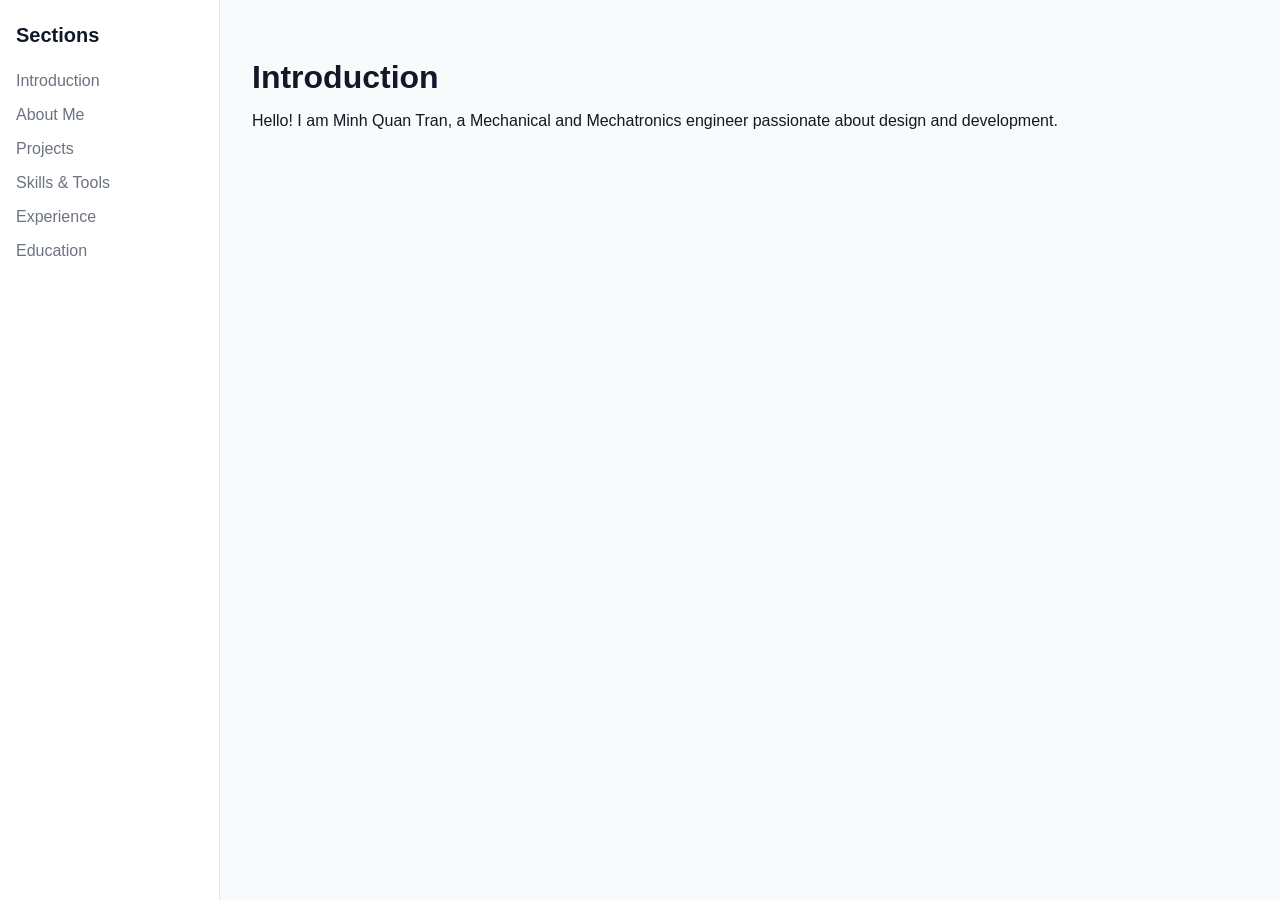
==== index.html @ 67271579 "Initial commit of profile site" ====
<!DOCTYPE html>
<html lang="en">
<head>
  <meta charset="UTF-8">
  <meta name="viewport" content="width=device-width, initial-scale=1.0">
  <title>My Portfolio</title>
  <link rel="stylesheet" href="style.css">
</head>
<body>
  <div class="container">
    <!-- Sidebar -->
    <aside class="sidebar">
      <h2>Sections</h2>
      <nav class="nav-links">
        <a href="#" data-section="introduction">Introduction</a>
        <a href="#" data-section="about">About Me</a>
        <a href="projects.html">Projects</a>
        <a href="skills.html">Skills & Tools</a>
        <a href="experience.html">Experience</a>
        <a href="education.html">Education</a>
      </nav>
    </aside>

    <!-- Main content area -->
    <main class="main-content">
      <section id="introduction" class="section active">
        <h1>Introduction</h1>
        <p>Hello! I am Minh Quan Tran, a Mechanical and Mechatronics engineer passionate about design and development.</p>
      </section>

      <section id="about" class="section">
        <h1>About Me</h1>
        <p>I enjoy working on mechanical and mechatronics projects, exploring automation, and learning new technologies.</p>
      </section>

      <!-- Other sections like Projects, Skills, Experience, Education link to separate pages -->
      <section id="placeholder" class="section">
        <p>Click a section from the sidebar to view its content, or go to its dedicated page.</p>
      </section>
    </main>
  </div>

  <script>
    // Sidebar click handler for dynamic content
    const links = document.querySelectorAll('.nav-links a[data-section]');
    const sections = document.querySelectorAll('.section');

    links.forEach(link => {
      link.addEventListener('click', (e) => {
        e.preventDefault();
        const target = link.dataset.section;

        sections.forEach(sec => {
          if (sec.id === target) {
            sec.classList.add('active');
          } else {
            sec.classList.remove('active');
          }
        });
      });
    });
  </script>
</body>
</html>
---- style.css ----
/* Reset & general */
body {
  margin: 0;
  font-family: Arial, sans-serif;
  background-color: #f9fafb;
  color: #111827;
}

/* Container for sidebar + main content */
.container {
  display: flex;
  min-height: 100vh;
}

/* Sidebar */
.sidebar {
  width: 220px;
  background-color: #ffffff;
  border-right: 1px solid #e5e7eb;
  padding: 1.5rem 1rem;
  box-sizing: border-box;
  position: sticky;
  top: 0;
  height: 100vh;
}

.sidebar h2 {
  margin-top: 0;
  font-size: 1.25rem;
  font-weight: bold;
}

.nav-links {
  display: flex;
  flex-direction: column;
  margin-top: 1rem;
}

.nav-links a {
  text-decoration: none;
  color: #6b7280;
  padding: 0.5rem 0;
  font-weight: 500;
  transition: color 0.2s;
}

.nav-links a:hover,
.nav-links a.active {
  color: #111827;
}

/* Main content */
.main-content {
  flex: 1;
  padding: 2rem;
  overflow-y: auto;
}

/* Sections */
.section {
  display: none;
}

.section.active {
  display: block;
}

.section h1 {
  font-size: 2rem;
  margin-bottom: 1rem;
}

/* Cards (for experience, education, projects) */
.card,
.project-card {
  background-color: #ffffff;
  border: 1px solid #e5e7eb;
  border-radius: 0.5rem;
  padding: 1.5rem;
  margin-bottom: 1.5rem;
  box-sizing: border-box;
  transition: transform 0.2s, box-shadow 0.2s;
}

.card:hover,
.project-card:hover {
  transform: translateY(-5px);
  box-shadow: 0 10px 15px rgba(0,0,0,0.1);
}

.card-header,
.project-card h3 {
  margin-top: 0;
  font-size: 1.25rem;
  margin-bottom: 0.5rem;
}

.card .date {
  font-size: 0.85rem;
  color: #6b7280;
  display: block;
  margin-bottom: 0.25rem;
}

.card .description,
.project-card p {
  font-size: 0.95rem;
  color: #6b7280;
  margin: 0;
}

.project-card a {
  color: #3b82f6;
  text-decoration: none;
}

.project-card a:hover {
  text-decoration: underline;
}

/* Header (top bar above main content) */
.header {
  background: rgba(255, 255, 255, 0.9);
  border-bottom: 1px solid #e5e7eb;
  padding: 1rem;
  position: sticky;
  top: 0;
  z-index: 100;
}

.header .logo {
  font-weight: bold;
  font-size: 1.2rem;
  text-decoration: none;
  color: #111827;
}

.nav {
  display: flex;
  gap: 1rem;
}

.nav a {
  text-decoration: none;
  color: #6b7280;
  font-weight: 500;
  transition: color 0.2s ease;
}

.nav a:hover {
  color: #111827;
}

/* Loader */
.loader {
  display: flex;
  flex-direction: column;
  align-items: center;
  margin-top: 2rem;
}

.loader-icon {
  width: 50px;
  height: 50px;
  stroke: #6b7280;
  fill: none;
  stroke-width: 2;
  animation: spin 1s linear infinite;
}

@keyframes spin {
  from { transform: rotate(0deg); }
  to { transform: rotate(360deg); }
}

/* Footer */
.footer {
  background-color: rgba(255, 255, 255, 0.95);
  border-top: 1px solid #e5e7eb;
  padding: 1rem 0;
  text-align: center;
  font-size: 0.9rem;
  color: #6b7280;
}

.footer a {
  color: #3b82f6;
  text-decoration: none;
}

.footer a:hover {
  text-decoration: underline;
}

.video-container {
  position: relative;
  width: 100%;
  max-width: 700px;
  margin-top: 1rem;
  border-radius: 0.5rem;
  overflow: hidden;
}

.video-container iframe {
  width: 100%;
  height: 400px;
  border: none;
}

/* Comparison table styles */
.comparison-table {
  width: 100%;
  border-collapse: collapse;
  margin: 1rem 0;
  font-size: 0.9rem;
}

.comparison-table th,
.comparison-table td {
  border: 1px solid #e5e7eb;
  padding: 0.75rem;
  text-align: left;
}

.comparison-table th {
  background-color: #f9fafb;
  font-weight: 600;
  color: #111827;
}

.comparison-table td {
  color: #6b7280;
}

.comparison-table tr:nth-child(even) {
  background-color: #f9fafb;
}

.comparison-table tr:hover {
  background-color: #f3f4f6;
}
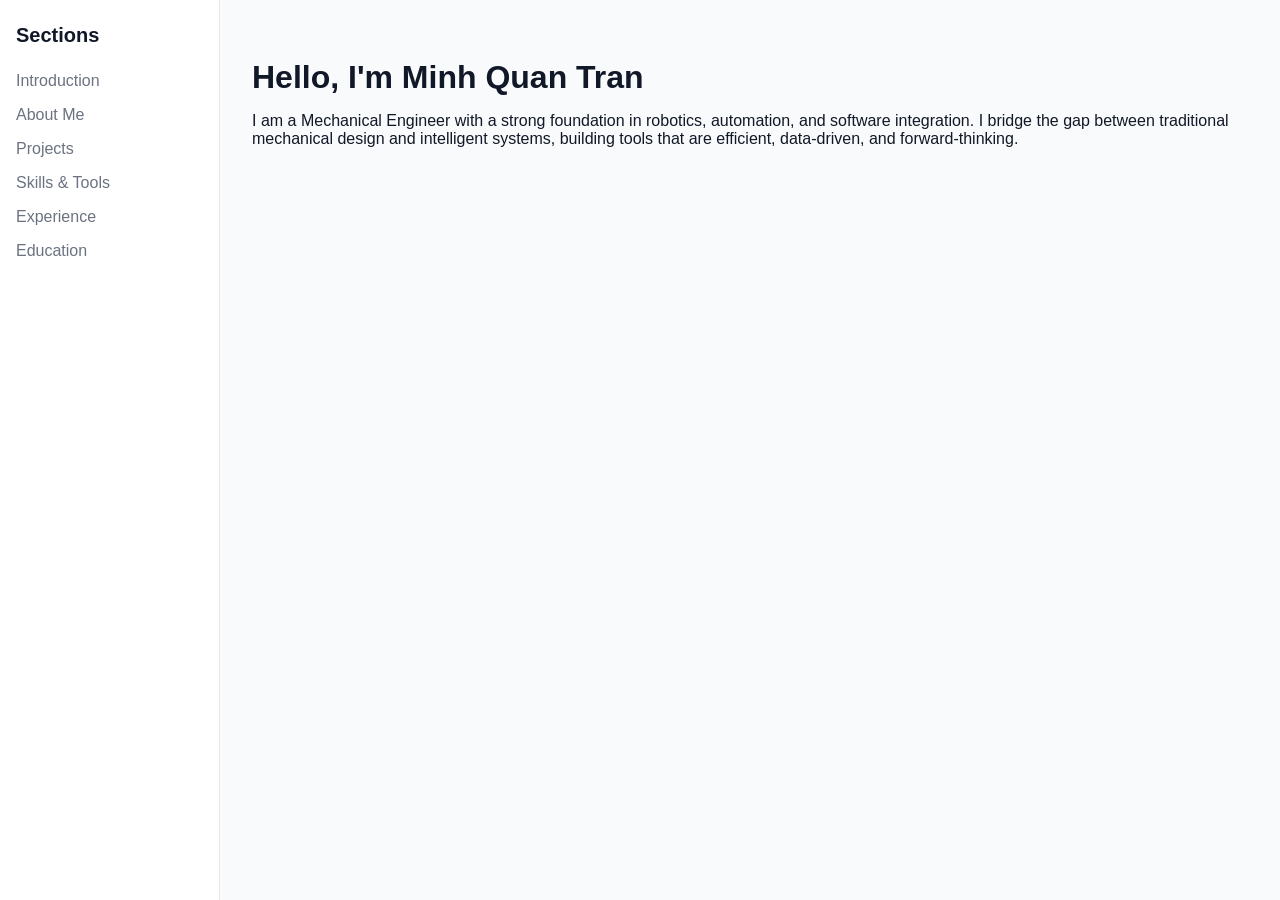
==== commit 8e07f551: "update intro and about section ver1" ====
--- a/index.html
+++ b/index.html
@@ -24,14 +24,27 @@
     <!-- Main content area -->
     <main class="main-content">
       <section id="introduction" class="section active">
-        <h1>Introduction</h1>
-        <p>Hello! I am Minh Quan Tran, a Mechanical and Mechatronics engineer passionate about design and development.</p>
+      <h1>Hello, I'm Minh Quan Tran</h1>
+      <p>
+        I am a Mechanical Engineer with a strong foundation in robotics, automation, and software integration. 
+        I bridge the gap between traditional mechanical design and intelligent systems, building tools that are efficient, 
+        data-driven, and forward-thinking. 
+      </p>
       </section>
 
       <section id="about" class="section">
-        <h1>About Me</h1>
-        <p>I enjoy working on mechanical and mechatronics projects, exploring automation, and learning new technologies.</p>
-      </section>
+      <h1>About Me</h1>
+      <p>
+        As an engineering graduate, my expertise lies at the intersection of mechanical systems and modern programming. 
+        I thrive on solving complex problems, whether that involves designing hardware, writing code for autonomous systems, 
+        or deploying computational simulations. 
+      </p>
+      <p>
+        Beyond my core engineering work, I am passionate about collaborative learning. I actively run a study group focused on 
+        artificial intelligence, where we explore how machine learning can be applied to real-world physical systems. 
+        I am always eager to take on new challenges, learn emerging technologies, and push the boundaries of automation.
+      </p>
+    </section>
 
       <!-- Other sections like Projects, Skills, Experience, Education link to separate pages -->
       <section id="placeholder" class="section">
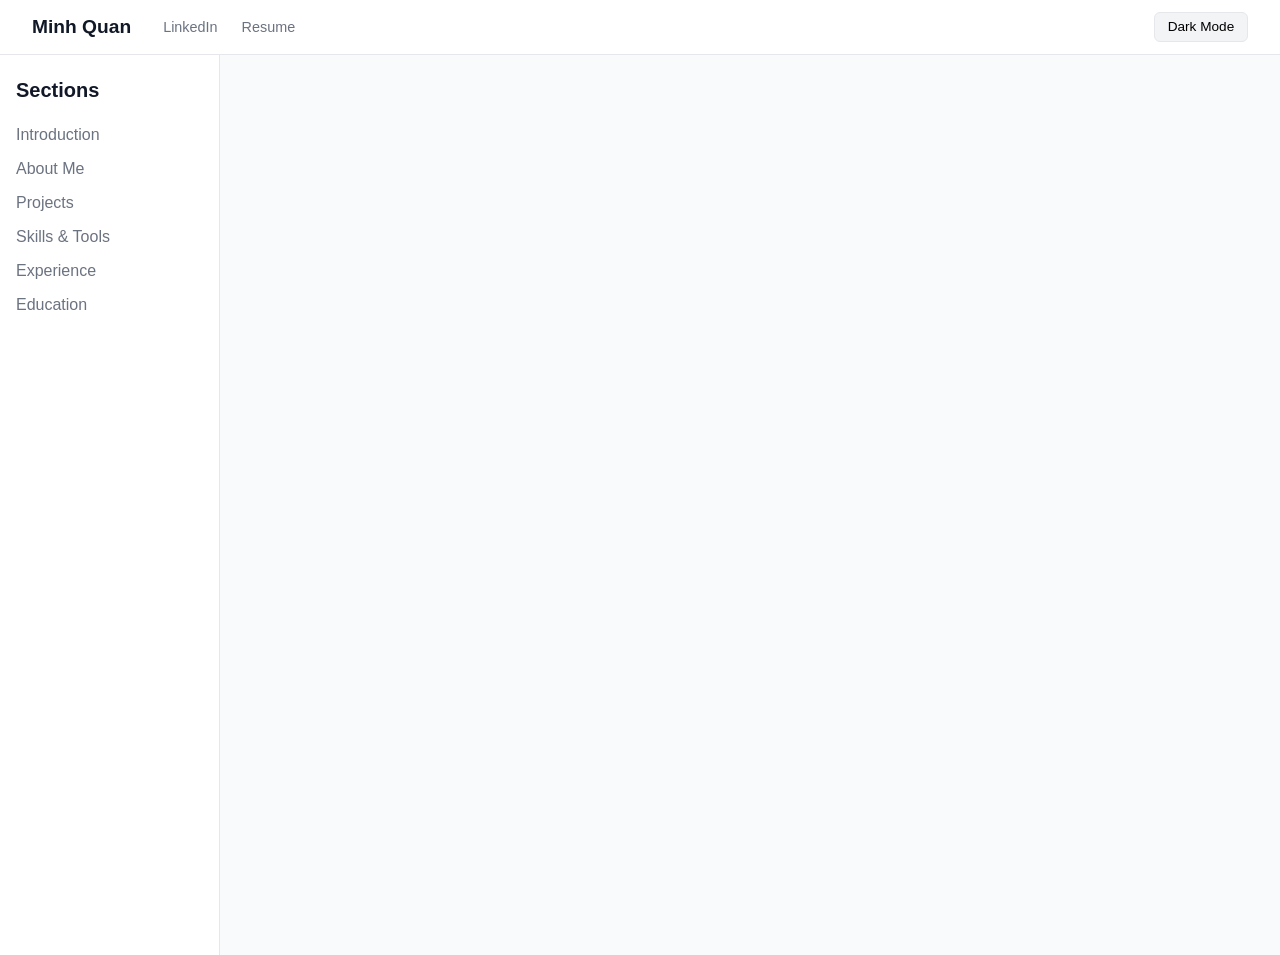
==== commit ca60bbf2: "dark mode added" ====
--- a/index.html
+++ b/index.html
@@ -7,6 +7,20 @@
   <link rel="stylesheet" href="style.css">
 </head>
 <body>
+  <header class="header">
+  <div class="header-left">
+    <span class="logo">Minh Quan</span>
+    <nav class="top-nav">
+      <a href="https://www.linkedin.com/in/quantran22/" target="_blank">LinkedIn</a>
+      <a href="#">Resume</a>
+    </nav>
+  </div>
+  <div class="header-right">
+    <button id="dark-mode-toggle" class="toggle-btn">
+      <span class="mode-text">Dark Mode</span>
+    </button>
+  </div>
+</header>
   <div class="container">
     <!-- Sidebar -->
     <aside class="sidebar">
@@ -24,27 +38,40 @@
     <!-- Main content area -->
     <main class="main-content">
       <section id="introduction" class="section active">
-      <h1>Hello, I'm Minh Quan Tran</h1>
+    <h1 class="hero-title">Hello, I'm Minh Quan</h1>
+    <p class="hero-quote">An engineer by day, learner by night.</p>
+    <p class="hero-description">
+      I am a Graduate Mechanical Engineer from the University of Melbourne. 
+      Welcome to my personal website. While my foundation is built on the precision of mechanics, 
+      I find my true creative spark in the logic of code.
+    </p>
+    <a href="#" class="cta-button" data-section="about">About me ></a>
+  </section>
+
+  <section id="about" class="section">
+    <h1 class="hero-title">About Minh Quan</h1>
+    <p class="hero-quote">More than just a title — let’s dive deeper!</p>
+    
+    <div class="about-text">
       <p>
-        I am a Mechanical Engineer with a strong foundation in robotics, automation, and software integration. 
-        I bridge the gap between traditional mechanical design and intelligent systems, building tools that are efficient, 
-        data-driven, and forward-thinking. 
-      </p>
-      </section>
-
-      <section id="about" class="section">
-      <h1>About Me</h1>
-      <p>
-        As an engineering graduate, my expertise lies at the intersection of mechanical systems and modern programming. 
-        I thrive on solving complex problems, whether that involves designing hardware, writing code for autonomous systems, 
-        or deploying computational simulations. 
+        I am a mechanical engineer who thrives at the intersection of physical systems and intelligent software. 
+        My journey began with a fascination for how things move, which naturally evolved into a passion for 
+        Robotics and Autonomous Systems. I don't just want to design a machine; 
+        I want to give it the "brain" to navigate the world.
       </p>
       <p>
-        Beyond my core engineering work, I am passionate about collaborative learning. I actively run a study group focused on 
-        artificial intelligence, where we explore how machine learning can be applied to real-world physical systems. 
-        I am always eager to take on new challenges, learn emerging technologies, and push the boundaries of automation.
+        With a strong foundation in Computational Fluid Dynamics (CFD) and Reinforcement Learning, 
+        I focus on building systems that are as efficient as they are smart. Whether I'm 
+        optimizing internal flows in ANSYS or training an RL agent for autonomous navigation, 
+        my goal is to bridge the gap between traditional engineering and the future of automation.
       </p>
-    </section>
+      <p>
+        I believe the best solutions come from curiosity and collaboration. I aim to contribute to 
+        impactful projects that push the boundaries of what machines can do for us.
+      </p>
+    </div>
+    <a href="projects.html" class="cta-button">Projects ></a>
+  </section>
 
       <!-- Other sections like Projects, Skills, Experience, Education link to separate pages -->
       <section id="placeholder" class="section">
@@ -54,24 +81,11 @@
   </div>
 
   <script>
-    // Sidebar click handler for dynamic content
-    const links = document.querySelectorAll('.nav-links a[data-section]');
-    const sections = document.querySelectorAll('.section');
-
-    links.forEach(link => {
-      link.addEventListener('click', (e) => {
-        e.preventDefault();
-        const target = link.dataset.section;
-
-        sections.forEach(sec => {
-          if (sec.id === target) {
-            sec.classList.add('active');
-          } else {
-            sec.classList.remove('active');
-          }
-        });
-      });
-    });
-  </script>
+  document.addEventListener("DOMContentLoaded", function () {
+    document.querySelectorAll(".section").forEach(s => s.classList.remove("active"));
+    document.getElementById("projects").classList.add("active");
+  });
+</script>
+  <script src="script.js"></script>
 </body>
 </html>
--- a/style.css
+++ b/style.css
@@ -238,4 +238,199 @@
 
 .comparison-table tr:hover {
   background-color: #f3f4f6;
+}
+
+/* Top Bar Styles */
+.header {
+  display: flex;
+  justify-content: space-between;
+  align-items: center;
+  background: #ffffff;
+  border-bottom: 1px solid #e5e7eb;
+  padding: 0.75rem 2rem;
+  position: sticky;
+  top: 0;
+  z-index: 1000;
+}
+
+.header-left {
+  display: flex;
+  align-items: center;
+  gap: 2rem;
+}
+
+.top-nav {
+  display: flex;
+  gap: 1.5rem;
+}
+
+.top-nav a {
+  text-decoration: none;
+  color: #6b7280;
+  font-size: 0.9rem;
+  font-weight: 500;
+  transition: color 0.2s;
+}
+
+.top-nav a:hover {
+  color: #111827;
+}
+
+.toggle-btn {
+  background: #f3f4f6;
+  border: 1px solid #e5e7eb;
+  padding: 0.4rem 0.8rem;
+  border-radius: 0.375rem;
+  cursor: pointer;
+  font-size: 0.85rem;
+  font-weight: 500;
+  transition: all 0.2s;
+}
+
+/* Dark Mode Variables & Class */
+body.dark-mode {
+  background-color: #111827;
+  color: #f9fafb;
+}
+
+.dark-mode .sidebar, 
+.dark-mode .header,
+.dark-mode .card,
+.dark-mode .project-card {
+  background-color: #1f2937;
+  border-color: #374151;
+  color: #f9fafb;
+}
+
+.dark-mode .nav-links a,
+.dark-mode .top-nav a,
+.dark-mode .card .description {
+  color: #9ca3af;
+}
+
+.dark-mode .nav-links a:hover,
+.dark-mode .top-nav a:hover,
+.dark-mode .logo {
+  color: #ffffff;
+}
+
+.dark-mode .toggle-btn {
+  background: #374151;
+  color: #ffffff;
+  border-color: #4b5563;
+}
+
+/* Dark Mode Colors */
+body.dark-mode {
+  background-color: #111827; /* Dark background */
+  color: #f9fafb;            /* Light text */
+}
+
+/* Adjust components for Dark Mode */
+.dark-mode .sidebar, 
+.dark-mode .header,
+.dark-mode .card,
+.dark-mode .project-card {
+  background-color: #1f2937;
+  border-color: #374151;
+}
+
+.dark-mode .nav-links a,
+.dark-mode .top-nav a,
+.dark-mode .description {
+  color: #9ca3af;
+}
+
+.dark-mode .nav-links a:hover,
+.dark-mode .top-nav a:hover {
+  color: #ffffff;
+}
+
+/* Update the toggle button appearance in dark mode */
+.dark-mode .toggle-btn {
+  background: #374151;
+  color: #ffffff;
+  border-color: #4b5563;
+}
+
+/* CTA Button Styling */
+.cta-button {
+  display: inline-block;
+  margin-top: 1.5rem;
+  padding: 0.75rem 1.5rem;
+  background-color: #111827; /* Dark gray/black */
+  color: #ffffff;
+  text-decoration: none;
+  border-radius: 0.375rem;
+  font-weight: 500;
+  transition: background-color 0.2s, transform 0.1s;
+}
+
+/* Hover Effect */
+.cta-button:hover {
+  background-color: #374151; /* Slightly lighter gray on hover */
+  transform: translateY(-2px);
+}
+
+.cta-button:active {
+  transform: translateY(0);
+}
+
+/* Dark Mode Adjustment for Buttons */
+.dark-mode .cta-button {
+  background-color: #3b82f6; /* Blue in dark mode for better visibility */
+  color: #ffffff;
+}
+
+.dark-mode .cta-button:hover {
+  background-color: #2563eb;
+}
+/* Artistic Typography */
+.hero-title {
+  font-size: 3.5rem; /* Big, bold impact */
+  font-weight: 800;
+  margin-bottom: 0.5rem;
+  letter-spacing: -1px;
+  color: #111827;
+}
+
+.hero-quote {
+  font-size: 1.5rem; /* Smaller than title, bigger than body */
+  font-weight: 500;
+  color: #4b5563;
+  font-style: italic;
+  margin-bottom: 2rem;
+  border-left: 3px solid #3b82f6; /* Artistic accent line */
+  padding-left: 1rem;
+}
+
+.hero-description, .about-text p {
+  font-size: 1.1rem;
+  line-height: 1.8; /* Increased line height for readability */
+  max-width: 800px;
+  color: #374151;
+}
+
+.about-text p {
+  margin-bottom: 1.5rem;
+}
+
+/* Dark Mode Adjustments */
+.dark-mode .hero-title {
+  color: #ffffff;
+}
+
+.dark-mode .hero-quote {
+  color: #9ca3af;
+  border-left-color: #60a5fa;
+}
+
+.dark-mode .hero-description, 
+.dark-mode .about-text p {
+  color: #d1d5db;
+}
+
+/* Make bold text pop in dark mode */
+.dark-mode strong {
+  color: #60a5fa;
 }
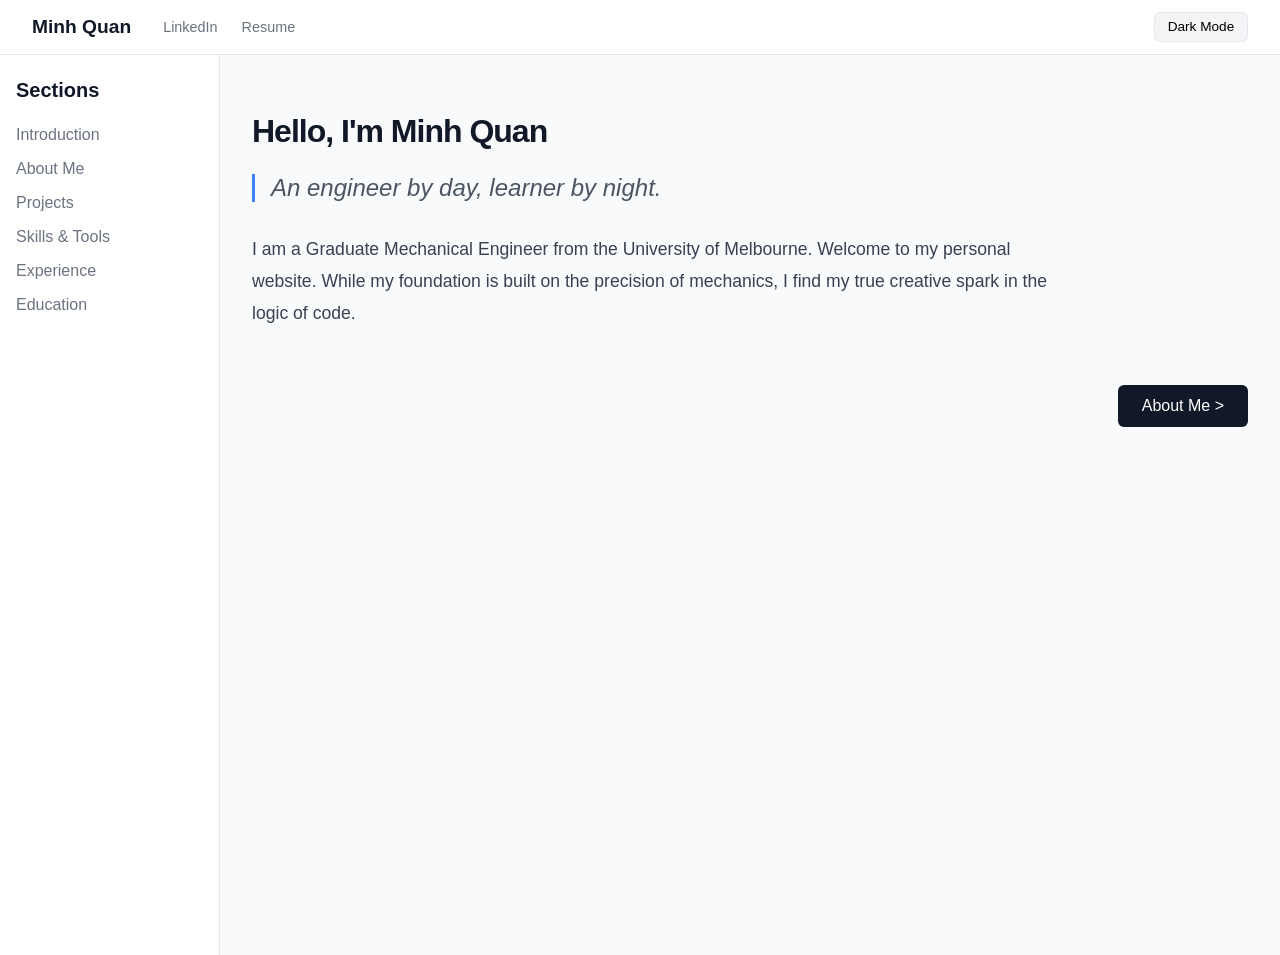
==== commit 8fcc53ce: "Add back/forward navigation and improve AI4R project details - Add .gitignore to exclude .claude/ an" ====
--- a/index.html
+++ b/index.html
@@ -45,7 +45,10 @@
       Welcome to my personal website. While my foundation is built on the precision of mechanics, 
       I find my true creative spark in the logic of code.
     </p>
-    <a href="#" class="cta-button" data-section="about">About me ></a>
+    <div class="section-nav">
+      <span></span>
+      <a href="#" class="cta-button" data-section="about">About Me ></a>
+    </div>
   </section>
 
   <section id="about" class="section">
@@ -70,7 +73,10 @@
         impactful projects that push the boundaries of what machines can do for us.
       </p>
     </div>
-    <a href="projects.html" class="cta-button">Projects ></a>
+    <div class="section-nav">
+      <a href="#" class="cta-button-back" data-section="introduction">< Introduction</a>
+      <a href="projects.html" class="cta-button">Projects ></a>
+    </div>
   </section>
 
       <!-- Other sections like Projects, Skills, Experience, Education link to separate pages -->
@@ -80,12 +86,7 @@
     </main>
   </div>
 
-  <script>
-  document.addEventListener("DOMContentLoaded", function () {
-    document.querySelectorAll(".section").forEach(s => s.classList.remove("active"));
-    document.getElementById("projects").classList.add("active");
-  });
-</script>
+  
   <script src="script.js"></script>
 </body>
 </html>
--- a/style.css
+++ b/style.css
@@ -433,4 +433,90 @@
 /* Make bold text pop in dark mode */
 .dark-mode strong {
   color: #60a5fa;
+}
+
+/* Centered container for the vertical Short video */
+    .short-video-container {
+      display: flex;
+      justify-content: center;
+      padding: 20px 0;
+    }
+
+    .short-video-wrapper {
+      position: relative;
+      width: 315px; 
+      height: 560px; 
+      border-radius: 12px;
+      overflow: hidden;
+      box-shadow: 0 4px 15px rgba(0,0,0,0.3);
+    }
+
+    .short-video-wrapper iframe {
+      position: absolute;
+      top: 0;
+      left: 0;
+      width: 100%;
+      height: 100%;
+    }
+
+    /* Resizing Figure 1 to be more proportional */
+    .project-img {
+      display: block;
+      margin: 20px auto;
+      max-width: 1000px; /* Reduced size for Figure 1 */
+      width: 100%;
+      height: auto;
+      border-radius: 8px;
+    }
+
+    .img-caption {
+      text-align: center;
+      font-style: italic;
+      font-size: 0.9em;
+      color: #666;
+    }
+
+/* Section Navigation (Back / Forward buttons) */
+.section-nav {
+  display: flex;
+  justify-content: space-between;
+  align-items: center;
+  margin-top: 2rem;
+}
+
+.section-nav span {
+  /* empty placeholder to keep spacing when one side has no button */
+  display: inline-block;
+}
+
+.cta-button-back {
+  display: inline-block;
+  margin-top: 0;
+  padding: 0.75rem 1.5rem;
+  background-color: #ffffff;
+  color: #111827;
+  text-decoration: none;
+  border-radius: 0.375rem;
+  font-weight: 500;
+  border: 1px solid #d1d5db;
+  transition: background-color 0.2s, transform 0.1s;
+}
+
+.cta-button-back:hover {
+  background-color: #f3f4f6;
+  transform: translateY(-2px);
+}
+
+.cta-button-back:active {
+  transform: translateY(0);
+}
+
+.dark-mode .cta-button-back {
+  background-color: #1f2937;
+  color: #f9fafb;
+  border-color: #374151;
+}
+
+.dark-mode .cta-button-back:hover {
+  background-color: #374151;
 }
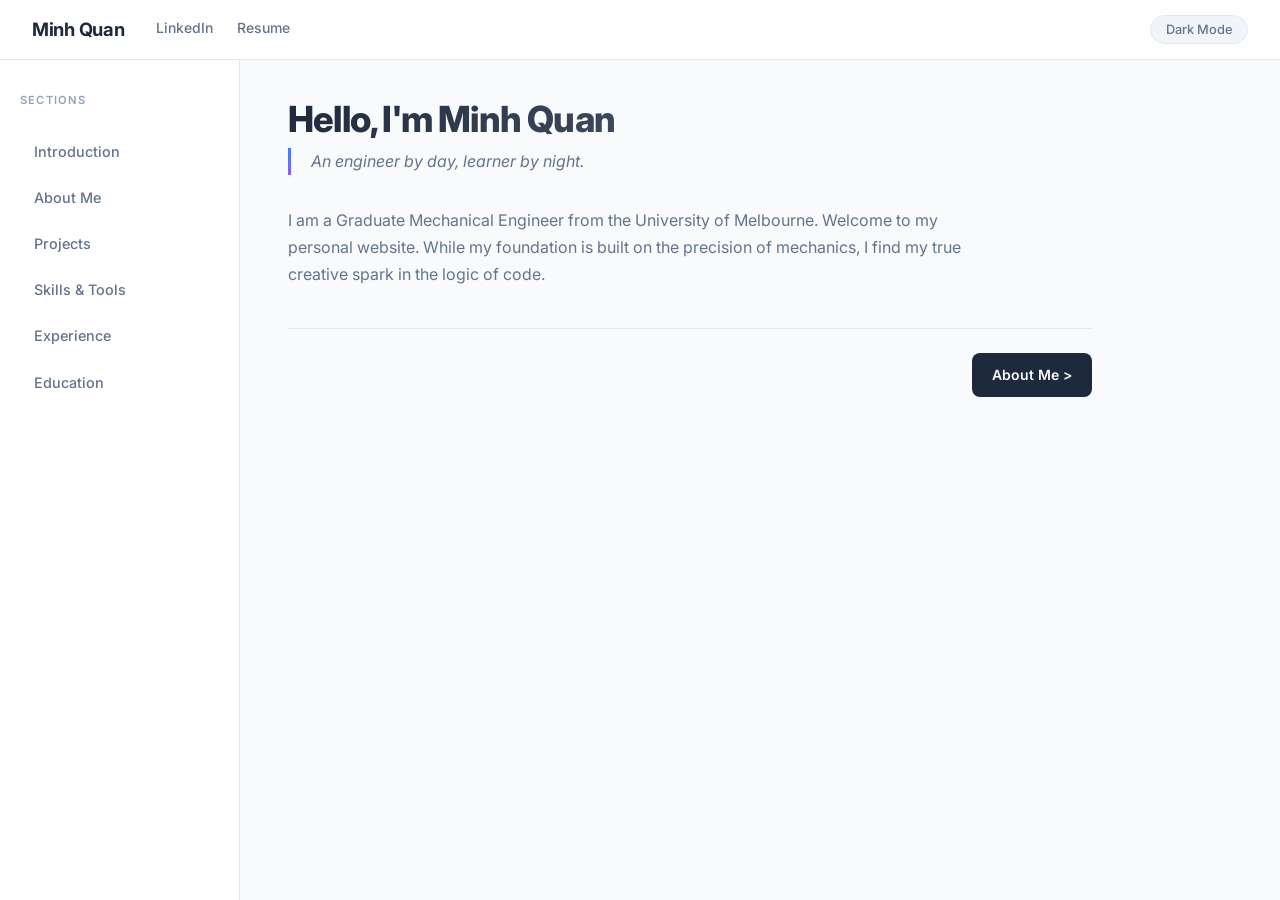
==== commit a4a4b2db: "Redesign portfolio with modern CSS, fix line follower page, add skills tags - Complete CSS rewrite: " ====
--- a/index.html
+++ b/index.html
@@ -4,11 +4,15 @@
   <meta charset="UTF-8">
   <meta name="viewport" content="width=device-width, initial-scale=1.0">
   <title>My Portfolio</title>
+  <link rel="preconnect" href="https://fonts.googleapis.com">
+  <link rel="preconnect" href="https://fonts.gstatic.com" crossorigin>
+  <link href="https://fonts.googleapis.com/css2?family=Inter:wght@300;400;500;600;700;800;900&display=swap" rel="stylesheet">
   <link rel="stylesheet" href="style.css">
 </head>
 <body>
   <header class="header">
   <div class="header-left">
+    <button id="menu-toggle" class="menu-btn" aria-label="Open menu">&#9776;</button>
     <span class="logo">Minh Quan</span>
     <nav class="top-nav">
       <a href="https://www.linkedin.com/in/quantran22/" target="_blank">LinkedIn</a>
@@ -21,6 +25,7 @@
     </button>
   </div>
 </header>
+  <div class="overlay" id="overlay"></div>
   <div class="container">
     <!-- Sidebar -->
     <aside class="sidebar">
--- a/style.css
+++ b/style.css
@@ -1,157 +1,707 @@
-/* Reset & general */
+/* ============================================================
+   PORTFOLIO — Modern Redesign
+   ============================================================ */
+
+/* ── CSS VARIABLES ────────────────────────────────────────── */
+:root {
+  /* Colors — Light */
+  --bg:            #f8fafc;
+  --bg-card:       #ffffff;
+  --bg-sidebar:    #ffffff;
+  --bg-header:     rgba(255, 255, 255, 0.82);
+  --border:        #e2e8f0;
+  --text:          #1e293b;
+  --text-secondary:#64748b;
+  --text-muted:    #94a3b8;
+  --accent:        #3b82f6;
+  --accent-hover:  #2563eb;
+  --accent-soft:   #eff6ff;
+  --gradient-start:#3b82f6;
+  --gradient-end:  #8b5cf6;
+  --card-shadow:   0 1px 3px rgba(0,0,0,0.06), 0 1px 2px rgba(0,0,0,0.04);
+  --card-shadow-hover: 0 20px 40px rgba(0,0,0,0.08), 0 8px 16px rgba(0,0,0,0.06);
+  --overlay-bg:    rgba(15, 23, 42, 0.5);
+  --tag-bg:        #f1f5f9;
+  --tag-text:      #475569;
+  --timeline-line: #e2e8f0;
+  --timeline-dot:  #3b82f6;
+  --table-stripe:  #f8fafc;
+  --table-hover:   #f1f5f9;
+}
+
+body.dark-mode {
+  --bg:            #0f172a;
+  --bg-card:       #1e293b;
+  --bg-sidebar:    #1e293b;
+  --bg-header:     rgba(15, 23, 42, 0.85);
+  --border:        #334155;
+  --text:          #f1f5f9;
+  --text-secondary:#94a3b8;
+  --text-muted:    #64748b;
+  --accent:        #60a5fa;
+  --accent-hover:  #93c5fd;
+  --accent-soft:   rgba(59, 130, 246, 0.12);
+  --gradient-start:#60a5fa;
+  --gradient-end:  #a78bfa;
+  --card-shadow:   0 1px 3px rgba(0,0,0,0.2), 0 1px 2px rgba(0,0,0,0.15);
+  --card-shadow-hover: 0 20px 40px rgba(0,0,0,0.3), 0 8px 16px rgba(0,0,0,0.2);
+  --overlay-bg:    rgba(0, 0, 0, 0.6);
+  --tag-bg:        #334155;
+  --tag-text:      #cbd5e1;
+  --timeline-line: #334155;
+  --timeline-dot:  #60a5fa;
+  --table-stripe:  rgba(30, 41, 59, 0.5);
+  --table-hover:   rgba(51, 65, 85, 0.5);
+}
+
+/* ── RESET & BASE ─────────────────────────────────────────── */
+*, *::before, *::after {
+  margin: 0;
+  padding: 0;
+  box-sizing: border-box;
+}
+
+html {
+  scroll-behavior: smooth;
+  -webkit-text-size-adjust: 100%;
+}
+
 body {
-  margin: 0;
-  font-family: Arial, sans-serif;
-  background-color: #f9fafb;
-  color: #111827;
-}
-
-/* Container for sidebar + main content */
+  font-family: 'Inter', -apple-system, BlinkMacSystemFont, 'Segoe UI', sans-serif;
+  background-color: var(--bg);
+  color: var(--text);
+  line-height: 1.6;
+  transition: background-color 0.3s ease, color 0.3s ease;
+  -webkit-font-smoothing: antialiased;
+  -moz-osx-font-smoothing: grayscale;
+}
+
+a {
+  color: var(--accent);
+  text-decoration: none;
+  transition: color 0.2s ease;
+}
+
+a:hover {
+  color: var(--accent-hover);
+}
+
+img {
+  max-width: 100%;
+  height: auto;
+}
+
+ul, ol {
+  padding-left: 1.25rem;
+}
+
+li {
+  margin-bottom: 0.5rem;
+  color: var(--text-secondary);
+}
+
+li strong {
+  color: var(--text);
+}
+
+/* ── LAYOUT ───────────────────────────────────────────────── */
 .container {
   display: flex;
-  min-height: 100vh;
-}
-
-/* Sidebar */
-.sidebar {
-  width: 220px;
-  background-color: #ffffff;
-  border-right: 1px solid #e5e7eb;
-  padding: 1.5rem 1rem;
-  box-sizing: border-box;
+  min-height: calc(100vh - 60px);
+}
+
+/* ── HEADER ───────────────────────────────────────────────── */
+.header {
+  display: flex;
+  justify-content: space-between;
+  align-items: center;
+  background: var(--bg-header);
+  backdrop-filter: blur(12px);
+  -webkit-backdrop-filter: blur(12px);
+  border-bottom: 1px solid var(--border);
+  padding: 0 2rem;
+  height: 60px;
   position: sticky;
   top: 0;
-  height: 100vh;
+  z-index: 1000;
+  transition: background-color 0.3s ease, border-color 0.3s ease;
+}
+
+.header-left {
+  display: flex;
+  align-items: center;
+  gap: 2rem;
+}
+
+.header-right {
+  display: flex;
+  align-items: center;
+}
+
+.logo {
+  font-weight: 700;
+  font-size: 1.15rem;
+  color: var(--text);
+  letter-spacing: -0.3px;
+  transition: color 0.3s;
+}
+
+.top-nav {
+  display: flex;
+  gap: 1.5rem;
+}
+
+.top-nav a {
+  color: var(--text-secondary);
+  font-size: 0.875rem;
+  font-weight: 500;
+  position: relative;
+  padding-bottom: 2px;
+}
+
+.top-nav a::after {
+  content: '';
+  position: absolute;
+  bottom: 0;
+  left: 0;
+  width: 0;
+  height: 2px;
+  background: linear-gradient(135deg, var(--gradient-start), var(--gradient-end));
+  transition: width 0.3s ease;
+  border-radius: 1px;
+}
+
+.top-nav a:hover {
+  color: var(--text);
+}
+
+.top-nav a:hover::after {
+  width: 100%;
+}
+
+/* Dark mode toggle */
+.toggle-btn {
+  background: var(--tag-bg);
+  border: 1px solid var(--border);
+  padding: 0.4rem 0.9rem;
+  border-radius: 9999px;
+  cursor: pointer;
+  font-size: 0.8rem;
+  font-weight: 500;
+  color: var(--text-secondary);
+  transition: all 0.25s ease;
+  font-family: inherit;
+}
+
+.toggle-btn:hover {
+  background: var(--accent-soft);
+  color: var(--accent);
+  border-color: var(--accent);
+}
+
+/* ── SIDEBAR ──────────────────────────────────────────────── */
+.sidebar {
+  width: 240px;
+  min-width: 240px;
+  background-color: var(--bg-sidebar);
+  border-right: 1px solid var(--border);
+  padding: 2rem 1.25rem;
+  position: sticky;
+  top: 60px;
+  height: calc(100vh - 60px);
+  overflow-y: auto;
+  transition: background-color 0.3s ease, border-color 0.3s ease;
 }
 
 .sidebar h2 {
-  margin-top: 0;
-  font-size: 1.25rem;
-  font-weight: bold;
+  font-size: 0.7rem;
+  font-weight: 600;
+  text-transform: uppercase;
+  letter-spacing: 1.2px;
+  color: var(--text-muted);
+  margin-bottom: 1.25rem;
 }
 
 .nav-links {
   display: flex;
   flex-direction: column;
-  margin-top: 1rem;
+  gap: 0.25rem;
 }
 
 .nav-links a {
   text-decoration: none;
-  color: #6b7280;
-  padding: 0.5rem 0;
+  color: var(--text-secondary);
+  padding: 0.6rem 0.85rem;
   font-weight: 500;
-  transition: color 0.2s;
-}
-
-.nav-links a:hover,
+  font-size: 0.9rem;
+  border-radius: 0.5rem;
+  transition: all 0.2s ease;
+}
+
+.nav-links a:hover {
+  color: var(--text);
+  background: var(--tag-bg);
+}
+
 .nav-links a.active {
-  color: #111827;
-}
-
-/* Main content */
+  color: var(--accent);
+  background: var(--accent-soft);
+  font-weight: 600;
+}
+
+/* ── MAIN CONTENT ─────────────────────────────────────────── */
 .main-content {
   flex: 1;
-  padding: 2rem;
+  padding: 2.5rem 3rem;
+  max-width: 900px;
   overflow-y: auto;
 }
 
-/* Sections */
+/* ── SECTIONS (index.html toggles) ────────────────────────── */
 .section {
   display: none;
 }
 
 .section.active {
   display: block;
-}
-
-.section h1 {
-  font-size: 2rem;
+  animation: fadeUp 0.4s ease;
+}
+
+@keyframes fadeUp {
+  from {
+    opacity: 0;
+    transform: translateY(12px);
+  }
+  to {
+    opacity: 1;
+    transform: translateY(0);
+  }
+}
+
+/* ── HERO TYPOGRAPHY ──────────────────────────────────────── */
+.hero-title {
+  font-size: 3.25rem;
+  font-weight: 800;
+  letter-spacing: -1.5px;
+  line-height: 1.1;
   margin-bottom: 1rem;
-}
-
-/* Cards (for experience, education, projects) */
+  background: linear-gradient(135deg, var(--text) 0%, var(--text-secondary) 100%);
+  -webkit-background-clip: text;
+  -webkit-text-fill-color: transparent;
+  background-clip: text;
+}
+
+.hero-quote {
+  font-size: 1.25rem;
+  font-weight: 400;
+  color: var(--text-secondary);
+  font-style: italic;
+  margin-bottom: 2rem;
+  padding-left: 1.25rem;
+  border-left: 3px solid;
+  border-image: linear-gradient(180deg, var(--gradient-start), var(--gradient-end)) 1;
+}
+
+.hero-description,
+.about-text p {
+  font-size: 1.05rem;
+  line-height: 1.85;
+  color: var(--text-secondary);
+  max-width: 680px;
+}
+
+.about-text p {
+  margin-bottom: 1.25rem;
+}
+
+/* ── PAGE HEADINGS (non-index pages) ──────────────────────── */
+.main-content section > h1 {
+  font-size: 2.25rem;
+  font-weight: 800;
+  letter-spacing: -0.8px;
+  margin-bottom: 0.5rem;
+  color: var(--text);
+}
+
+.main-content section > p {
+  color: var(--text-secondary);
+  font-size: 1rem;
+  margin-bottom: 2rem;
+  line-height: 1.7;
+}
+
+.subtitle {
+  color: var(--text-secondary);
+  font-size: 1.05rem;
+  margin-bottom: 2rem;
+}
+
+/* ── CARDS ─────────────────────────────────────────────────── */
 .card,
 .project-card {
-  background-color: #ffffff;
-  border: 1px solid #e5e7eb;
-  border-radius: 0.5rem;
-  padding: 1.5rem;
-  margin-bottom: 1.5rem;
-  box-sizing: border-box;
-  transition: transform 0.2s, box-shadow 0.2s;
-}
-
-.card:hover,
-.project-card:hover {
-  transform: translateY(-5px);
-  box-shadow: 0 10px 15px rgba(0,0,0,0.1);
-}
-
-.card-header,
-.project-card h3 {
-  margin-top: 0;
-  font-size: 1.25rem;
-  margin-bottom: 0.5rem;
+  background: var(--bg-card);
+  border: 1px solid var(--border);
+  border-radius: 0.75rem;
+  padding: 1.75rem;
+  margin-bottom: 1.25rem;
+  transition: all 0.3s cubic-bezier(0.4, 0, 0.2, 1);
+  position: relative;
+  overflow: hidden;
+}
+
+.card::before {
+  content: '';
+  position: absolute;
+  top: 0;
+  left: 0;
+  right: 0;
+  height: 3px;
+  background: linear-gradient(90deg, var(--gradient-start), var(--gradient-end));
+  opacity: 0;
+  transition: opacity 0.3s ease;
+}
+
+.card:hover {
+  transform: translateY(-3px);
+  box-shadow: var(--card-shadow-hover);
+  border-color: transparent;
+}
+
+.card:hover::before {
+  opacity: 1;
+}
+
+.card-header {
+  margin-bottom: 0.75rem;
+}
+
+.card-header h2 {
+  font-size: 1.2rem;
+  font-weight: 700;
+  letter-spacing: -0.3px;
+  color: var(--text);
+  margin: 0;
+}
+
+.card-header h3 {
+  font-size: 1.1rem;
+  font-weight: 600;
+  color: var(--text);
+  margin: 0;
 }
 
 .card .date {
-  font-size: 0.85rem;
-  color: #6b7280;
-  display: block;
-  margin-bottom: 0.25rem;
+  font-size: 0.78rem;
+  font-weight: 500;
+  color: var(--accent);
+  display: inline-block;
+  margin-bottom: 0.35rem;
+  letter-spacing: 0.2px;
 }
 
 .card .description,
 .project-card p {
-  font-size: 0.95rem;
-  color: #6b7280;
-  margin: 0;
-}
-
-.project-card a {
-  color: #3b82f6;
+  font-size: 0.925rem;
+  color: var(--text-secondary);
+  line-height: 1.75;
+}
+
+.card h3 {
+  font-size: 1.05rem;
+  font-weight: 600;
+  color: var(--text);
+  margin: 1.5rem 0 0.75rem;
+}
+
+.institution {
+  font-size: 0.875rem;
+  color: var(--text-muted);
+  font-weight: 500;
+  margin-bottom: 0.5rem;
+}
+
+/* ── SKILL TAGS ────────────────────────────────────────────── */
+.skill-tags {
+  display: flex;
+  flex-wrap: wrap;
+  gap: 0.5rem;
+  margin-top: 0.5rem;
+}
+
+.skill-tag {
+  display: inline-flex;
+  align-items: center;
+  padding: 0.35rem 0.85rem;
+  background: var(--tag-bg);
+  color: var(--tag-text);
+  border-radius: 9999px;
+  font-size: 0.82rem;
+  font-weight: 500;
+  border: 1px solid var(--border);
+  transition: all 0.2s ease;
+}
+
+.skill-tag:hover {
+  background: var(--accent-soft);
+  color: var(--accent);
+  border-color: var(--accent);
+  transform: translateY(-1px);
+}
+
+.skill-category-label {
+  font-size: 0.7rem;
+  font-weight: 600;
+  text-transform: uppercase;
+  letter-spacing: 1px;
+  color: var(--text-muted);
+  margin-bottom: 0.75rem;
+  display: block;
+}
+
+/* ── PROJECT DETAIL IMAGES ────────────────────────────────── */
+.project-img {
+  display: block;
+  margin: 1.5rem auto;
+  max-width: 800px;
+  width: 100%;
+  height: auto;
+  border-radius: 0.75rem;
+  border: 1px solid var(--border);
+}
+
+.img-caption {
+  text-align: center;
+  font-style: italic;
+  font-size: 0.85rem;
+  color: var(--text-muted);
+  margin-top: -0.5rem;
+  margin-bottom: 1rem;
+}
+
+.image-section {
+  margin: 1.5rem 0;
+}
+
+.image-section h3 {
+  font-size: 1rem;
+  font-weight: 600;
+  margin-bottom: 0.5rem;
+}
+
+.image-container img {
+  border-radius: 0.75rem;
+  border: 1px solid var(--border);
+  transition: transform 0.3s ease;
+}
+
+.image-container img:hover {
+  transform: scale(1.02);
+}
+
+/* ── VIDEO CONTAINERS ─────────────────────────────────────── */
+.video-container {
+  position: relative;
+  width: 100%;
+  max-width: 700px;
+  margin: 1.5rem auto;
+  border-radius: 0.75rem;
+  overflow: hidden;
+  background: #000;
+}
+
+.video-container iframe {
+  width: 100%;
+  height: 400px;
+  border: none;
+}
+
+.short-video-container {
+  display: flex;
+  justify-content: center;
+  padding: 1.5rem 0;
+}
+
+.short-video-wrapper {
+  position: relative;
+  width: 315px;
+  height: 560px;
+  border-radius: 1rem;
+  overflow: hidden;
+  box-shadow: 0 8px 30px rgba(0, 0, 0, 0.15);
+  background: #000;
+}
+
+.short-video-wrapper iframe {
+  position: absolute;
+  top: 0;
+  left: 0;
+  width: 100%;
+  height: 100%;
+  border: none;
+}
+
+/* ── COMPARISON TABLE ─────────────────────────────────────── */
+.comparison-table {
+  width: 100%;
+  border-collapse: separate;
+  border-spacing: 0;
+  margin: 1.25rem 0;
+  font-size: 0.875rem;
+  border-radius: 0.5rem;
+  overflow: hidden;
+  border: 1px solid var(--border);
+}
+
+.comparison-table th,
+.comparison-table td {
+  padding: 0.75rem 1rem;
+  text-align: left;
+  border-bottom: 1px solid var(--border);
+}
+
+.comparison-table th {
+  background: var(--tag-bg);
+  font-weight: 600;
+  color: var(--text);
+  font-size: 0.82rem;
+  text-transform: uppercase;
+  letter-spacing: 0.3px;
+}
+
+.comparison-table td {
+  color: var(--text-secondary);
+}
+
+.comparison-table tr:nth-child(even) td {
+  background: var(--table-stripe);
+}
+
+.comparison-table tr:hover td {
+  background: var(--table-hover);
+}
+
+.comparison-table tr:last-child td {
+  border-bottom: none;
+}
+
+/* ── SECTION NAVIGATION (back/forward) ────────────────────── */
+.section-nav {
+  display: flex;
+  justify-content: space-between;
+  align-items: center;
+  margin-top: 2.5rem;
+  padding-top: 1.5rem;
+  border-top: 1px solid var(--border);
+}
+
+.section-nav span {
+  display: inline-block;
+}
+
+.cta-button {
+  display: inline-flex;
+  align-items: center;
+  gap: 0.35rem;
+  padding: 0.65rem 1.25rem;
+  background: var(--text);
+  color: var(--bg);
   text-decoration: none;
-}
-
-.project-card a:hover {
-  text-decoration: underline;
-}
-
-/* Header (top bar above main content) */
-.header {
-  background: rgba(255, 255, 255, 0.9);
-  border-bottom: 1px solid #e5e7eb;
-  padding: 1rem;
-  position: sticky;
-  top: 0;
-  z-index: 100;
-}
-
-.header .logo {
-  font-weight: bold;
-  font-size: 1.2rem;
+  border-radius: 0.5rem;
+  font-weight: 600;
+  font-size: 0.875rem;
+  transition: all 0.25s ease;
+  font-family: inherit;
+}
+
+.cta-button:hover {
+  background: var(--accent);
+  color: #ffffff;
+  transform: translateY(-2px);
+  box-shadow: 0 4px 12px rgba(59, 130, 246, 0.3);
+}
+
+.cta-button:active {
+  transform: translateY(0);
+}
+
+.cta-button-back {
+  display: inline-flex;
+  align-items: center;
+  gap: 0.35rem;
+  padding: 0.65rem 1.25rem;
+  background: transparent;
+  color: var(--text-secondary);
   text-decoration: none;
-  color: #111827;
-}
-
-.nav {
-  display: flex;
-  gap: 1rem;
-}
-
-.nav a {
-  text-decoration: none;
-  color: #6b7280;
+  border-radius: 0.5rem;
   font-weight: 500;
-  transition: color 0.2s ease;
-}
-
-.nav a:hover {
-  color: #111827;
-}
-
-/* Loader */
+  font-size: 0.875rem;
+  border: 1px solid var(--border);
+  transition: all 0.25s ease;
+  font-family: inherit;
+}
+
+.cta-button-back:hover {
+  color: var(--text);
+  border-color: var(--text-secondary);
+  transform: translateY(-2px);
+}
+
+.cta-button-back:active {
+  transform: translateY(0);
+}
+
+/* ── HAMBURGER BUTTON ─────────────────────────────────────── */
+.menu-btn {
+  display: none;
+  background: none;
+  border: none;
+  font-size: 1.4rem;
+  cursor: pointer;
+  color: var(--text);
+  padding: 0.3rem;
+  line-height: 1;
+  border-radius: 0.375rem;
+  transition: background 0.2s;
+}
+
+.menu-btn:hover {
+  background: var(--tag-bg);
+}
+
+/* ── OVERLAY ──────────────────────────────────────────────── */
+.overlay {
+  display: none;
+  position: fixed;
+  inset: 0;
+  background: var(--overlay-bg);
+  z-index: 150;
+  backdrop-filter: blur(4px);
+  -webkit-backdrop-filter: blur(4px);
+}
+
+.overlay.active {
+  display: block;
+  animation: fadeIn 0.25s ease;
+}
+
+@keyframes fadeIn {
+  from { opacity: 0; }
+  to   { opacity: 1; }
+}
+
+/* ── REFERENCES ───────────────────────────────────────────── */
+.card ol {
+  padding-left: 1.5rem;
+}
+
+.card ol li {
+  font-size: 0.85rem;
+  line-height: 1.6;
+  margin-bottom: 0.75rem;
+  color: var(--text-secondary);
+}
+
+/* ── LOADER ───────────────────────────────────────────────── */
 .loader {
   display: flex;
   flex-direction: column;
@@ -162,7 +712,7 @@
 .loader-icon {
   width: 50px;
   height: 50px;
-  stroke: #6b7280;
+  stroke: var(--text-muted);
   fill: none;
   stroke-width: 2;
   animation: spin 1s linear infinite;
@@ -170,353 +720,226 @@
 
 @keyframes spin {
   from { transform: rotate(0deg); }
-  to { transform: rotate(360deg); }
-}
-
-/* Footer */
+  to   { transform: rotate(360deg); }
+}
+
+/* ── FOOTER ───────────────────────────────────────────────── */
 .footer {
-  background-color: rgba(255, 255, 255, 0.95);
-  border-top: 1px solid #e5e7eb;
-  padding: 1rem 0;
+  background: var(--bg-card);
+  border-top: 1px solid var(--border);
+  padding: 1.25rem 0;
   text-align: center;
-  font-size: 0.9rem;
-  color: #6b7280;
+  font-size: 0.85rem;
+  color: var(--text-muted);
 }
 
 .footer a {
-  color: #3b82f6;
-  text-decoration: none;
-}
-
-.footer a:hover {
-  text-decoration: underline;
-}
-
-.video-container {
-  position: relative;
-  width: 100%;
-  max-width: 700px;
-  margin-top: 1rem;
-  border-radius: 0.5rem;
-  overflow: hidden;
-}
-
-.video-container iframe {
-  width: 100%;
-  height: 400px;
-  border: none;
-}
-
-/* Comparison table styles */
-.comparison-table {
-  width: 100%;
-  border-collapse: collapse;
-  margin: 1rem 0;
-  font-size: 0.9rem;
-}
-
-.comparison-table th,
-.comparison-table td {
-  border: 1px solid #e5e7eb;
-  padding: 0.75rem;
-  text-align: left;
-}
-
-.comparison-table th {
-  background-color: #f9fafb;
-  font-weight: 600;
-  color: #111827;
-}
-
-.comparison-table td {
-  color: #6b7280;
-}
-
-.comparison-table tr:nth-child(even) {
-  background-color: #f9fafb;
-}
-
-.comparison-table tr:hover {
-  background-color: #f3f4f6;
-}
-
-/* Top Bar Styles */
-.header {
-  display: flex;
-  justify-content: space-between;
-  align-items: center;
-  background: #ffffff;
-  border-bottom: 1px solid #e5e7eb;
-  padding: 0.75rem 2rem;
-  position: sticky;
-  top: 0;
-  z-index: 1000;
-}
-
-.header-left {
-  display: flex;
-  align-items: center;
-  gap: 2rem;
-}
-
-.top-nav {
-  display: flex;
-  gap: 1.5rem;
-}
-
-.top-nav a {
-  text-decoration: none;
-  color: #6b7280;
-  font-size: 0.9rem;
-  font-weight: 500;
-  transition: color 0.2s;
-}
-
-.top-nav a:hover {
-  color: #111827;
-}
-
-.toggle-btn {
-  background: #f3f4f6;
-  border: 1px solid #e5e7eb;
-  padding: 0.4rem 0.8rem;
-  border-radius: 0.375rem;
-  cursor: pointer;
-  font-size: 0.85rem;
-  font-weight: 500;
-  transition: all 0.2s;
-}
-
-/* Dark Mode Variables & Class */
-body.dark-mode {
-  background-color: #111827;
-  color: #f9fafb;
-}
-
-.dark-mode .sidebar, 
-.dark-mode .header,
-.dark-mode .card,
-.dark-mode .project-card {
-  background-color: #1f2937;
-  border-color: #374151;
-  color: #f9fafb;
-}
-
-.dark-mode .nav-links a,
-.dark-mode .top-nav a,
-.dark-mode .card .description {
-  color: #9ca3af;
-}
-
-.dark-mode .nav-links a:hover,
-.dark-mode .top-nav a:hover,
-.dark-mode .logo {
-  color: #ffffff;
-}
-
-.dark-mode .toggle-btn {
-  background: #374151;
-  color: #ffffff;
-  border-color: #4b5563;
-}
-
-/* Dark Mode Colors */
-body.dark-mode {
-  background-color: #111827; /* Dark background */
-  color: #f9fafb;            /* Light text */
-}
-
-/* Adjust components for Dark Mode */
-.dark-mode .sidebar, 
-.dark-mode .header,
-.dark-mode .card,
-.dark-mode .project-card {
-  background-color: #1f2937;
-  border-color: #374151;
-}
-
-.dark-mode .nav-links a,
-.dark-mode .top-nav a,
-.dark-mode .description {
-  color: #9ca3af;
-}
-
-.dark-mode .nav-links a:hover,
-.dark-mode .top-nav a:hover {
-  color: #ffffff;
-}
-
-/* Update the toggle button appearance in dark mode */
-.dark-mode .toggle-btn {
-  background: #374151;
-  color: #ffffff;
-  border-color: #4b5563;
-}
-
-/* CTA Button Styling */
-.cta-button {
-  display: inline-block;
-  margin-top: 1.5rem;
-  padding: 0.75rem 1.5rem;
-  background-color: #111827; /* Dark gray/black */
-  color: #ffffff;
-  text-decoration: none;
-  border-radius: 0.375rem;
-  font-weight: 500;
-  transition: background-color 0.2s, transform 0.1s;
-}
-
-/* Hover Effect */
-.cta-button:hover {
-  background-color: #374151; /* Slightly lighter gray on hover */
-  transform: translateY(-2px);
-}
-
-.cta-button:active {
-  transform: translateY(0);
-}
-
-/* Dark Mode Adjustment for Buttons */
-.dark-mode .cta-button {
-  background-color: #3b82f6; /* Blue in dark mode for better visibility */
-  color: #ffffff;
-}
-
-.dark-mode .cta-button:hover {
-  background-color: #2563eb;
-}
-/* Artistic Typography */
-.hero-title {
-  font-size: 3.5rem; /* Big, bold impact */
-  font-weight: 800;
-  margin-bottom: 0.5rem;
-  letter-spacing: -1px;
-  color: #111827;
-}
-
-.hero-quote {
-  font-size: 1.5rem; /* Smaller than title, bigger than body */
-  font-weight: 500;
-  color: #4b5563;
-  font-style: italic;
-  margin-bottom: 2rem;
-  border-left: 3px solid #3b82f6; /* Artistic accent line */
-  padding-left: 1rem;
-}
-
-.hero-description, .about-text p {
-  font-size: 1.1rem;
-  line-height: 1.8; /* Increased line height for readability */
-  max-width: 800px;
-  color: #374151;
-}
-
-.about-text p {
-  margin-bottom: 1.5rem;
-}
-
-/* Dark Mode Adjustments */
-.dark-mode .hero-title {
-  color: #ffffff;
-}
-
-.dark-mode .hero-quote {
-  color: #9ca3af;
-  border-left-color: #60a5fa;
-}
-
-.dark-mode .hero-description, 
-.dark-mode .about-text p {
-  color: #d1d5db;
-}
-
-/* Make bold text pop in dark mode */
-.dark-mode strong {
-  color: #60a5fa;
-}
-
-/* Centered container for the vertical Short video */
-    .short-video-container {
-      display: flex;
-      justify-content: center;
-      padding: 20px 0;
-    }
-
-    .short-video-wrapper {
-      position: relative;
-      width: 315px; 
-      height: 560px; 
-      border-radius: 12px;
-      overflow: hidden;
-      box-shadow: 0 4px 15px rgba(0,0,0,0.3);
-    }
-
-    .short-video-wrapper iframe {
-      position: absolute;
-      top: 0;
-      left: 0;
-      width: 100%;
-      height: 100%;
-    }
-
-    /* Resizing Figure 1 to be more proportional */
-    .project-img {
-      display: block;
-      margin: 20px auto;
-      max-width: 1000px; /* Reduced size for Figure 1 */
-      width: 100%;
-      height: auto;
-      border-radius: 8px;
-    }
-
-    .img-caption {
-      text-align: center;
-      font-style: italic;
-      font-size: 0.9em;
-      color: #666;
-    }
-
-/* Section Navigation (Back / Forward buttons) */
-.section-nav {
-  display: flex;
-  justify-content: space-between;
-  align-items: center;
-  margin-top: 2rem;
-}
-
-.section-nav span {
-  /* empty placeholder to keep spacing when one side has no button */
-  display: inline-block;
-}
-
-.cta-button-back {
-  display: inline-block;
-  margin-top: 0;
-  padding: 0.75rem 1.5rem;
-  background-color: #ffffff;
-  color: #111827;
-  text-decoration: none;
-  border-radius: 0.375rem;
-  font-weight: 500;
-  border: 1px solid #d1d5db;
-  transition: background-color 0.2s, transform 0.1s;
-}
-
-.cta-button-back:hover {
-  background-color: #f3f4f6;
-  transform: translateY(-2px);
-}
-
-.cta-button-back:active {
-  transform: translateY(0);
-}
-
-.dark-mode .cta-button-back {
-  background-color: #1f2937;
-  color: #f9fafb;
-  border-color: #374151;
-}
-
-.dark-mode .cta-button-back:hover {
-  background-color: #374151;
-}+  color: var(--accent);
+}
+
+/* ============================================================
+   RESPONSIVE — TABLET (≤ 1024px)
+   ============================================================ */
+@media (max-width: 1024px) {
+  .main-content {
+    padding: 2rem;
+    max-width: 100%;
+  }
+}
+
+/* ============================================================
+   RESPONSIVE — MOBILE (≤ 768px)
+   ============================================================ */
+@media (max-width: 768px) {
+
+  /* Show hamburger */
+  .menu-btn {
+    display: block;
+  }
+
+  /* Header */
+  .header {
+    padding: 0 1rem;
+    height: 52px;
+  }
+
+  .header-left {
+    gap: 0.75rem;
+  }
+
+  .logo {
+    font-size: 1rem;
+  }
+
+  .top-nav {
+    gap: 0.75rem;
+  }
+
+  .top-nav a {
+    font-size: 0.78rem;
+  }
+
+  .toggle-btn {
+    font-size: 0.72rem;
+    padding: 0.3rem 0.65rem;
+  }
+
+  /* Sidebar off-canvas */
+  .sidebar {
+    position: fixed;
+    top: 0;
+    left: 0;
+    width: 260px;
+    min-width: 260px;
+    height: 100vh;
+    height: 100dvh;
+    z-index: 200;
+    transform: translateX(-100%);
+    transition: transform 0.3s cubic-bezier(0.4, 0, 0.2, 1);
+    padding-top: 5rem;
+    box-shadow: none;
+    border-right: none;
+  }
+
+  .sidebar.open {
+    transform: translateX(0);
+    box-shadow: 4px 0 24px rgba(0, 0, 0, 0.12);
+  }
+
+  /* Stack layout */
+  .container {
+    flex-direction: column;
+    min-height: calc(100vh - 52px);
+    min-height: calc(100dvh - 52px);
+  }
+
+  /* Main full width */
+  .main-content {
+    padding: 1.5rem 1.25rem;
+    width: 100%;
+    max-width: 100%;
+  }
+
+  /* Hero sizing */
+  .hero-title {
+    font-size: 2.25rem;
+    letter-spacing: -0.8px;
+  }
+
+  .hero-quote {
+    font-size: 1.05rem;
+    margin-bottom: 1.5rem;
+  }
+
+  .hero-description,
+  .about-text p {
+    font-size: 0.95rem;
+  }
+
+  /* Page headings */
+  .main-content section > h1 {
+    font-size: 1.75rem;
+  }
+
+  /* Cards */
+  .card,
+  .project-card {
+    padding: 1.25rem;
+    border-radius: 0.625rem;
+  }
+
+  /* Section nav */
+  .section-nav {
+    flex-wrap: wrap;
+    gap: 0.75rem;
+  }
+
+  .cta-button,
+  .cta-button-back {
+    font-size: 0.82rem;
+    padding: 0.55rem 1rem;
+  }
+
+  /* Short video */
+  .short-video-wrapper {
+    width: 100%;
+    max-width: 315px;
+    height: 480px;
+  }
+
+  /* Landscape video */
+  .video-container iframe {
+    height: 220px;
+  }
+
+  /* Table scroll */
+  .comparison-table {
+    display: block;
+    overflow-x: auto;
+    -webkit-overflow-scrolling: touch;
+  }
+
+  /* Project images */
+  .project-img {
+    max-width: 100%;
+    border-radius: 0.5rem;
+  }
+
+  .image-container img {
+    max-width: 100% !important;
+  }
+}
+
+/* ============================================================
+   RESPONSIVE — SMALL PHONE (≤ 480px)
+   ============================================================ */
+@media (max-width: 480px) {
+  .hero-title {
+    font-size: 1.85rem;
+    letter-spacing: -0.5px;
+  }
+
+  .hero-quote {
+    font-size: 0.95rem;
+  }
+
+  .top-nav {
+    display: none;
+  }
+
+  .main-content {
+    padding: 1.25rem 1rem;
+  }
+
+  .cta-button,
+  .cta-button-back {
+    font-size: 0.8rem;
+    padding: 0.5rem 0.85rem;
+  }
+
+  .card,
+  .project-card {
+    padding: 1rem;
+  }
+
+  .card-header h2 {
+    font-size: 1.05rem;
+  }
+
+  .card-header h3 {
+    font-size: 1rem;
+  }
+
+  .main-content section > h1 {
+    font-size: 1.5rem;
+  }
+
+  .skill-tags {
+    gap: 0.4rem;
+  }
+
+  .skill-tag {
+    font-size: 0.78rem;
+    padding: 0.3rem 0.7rem;
+  }
+}
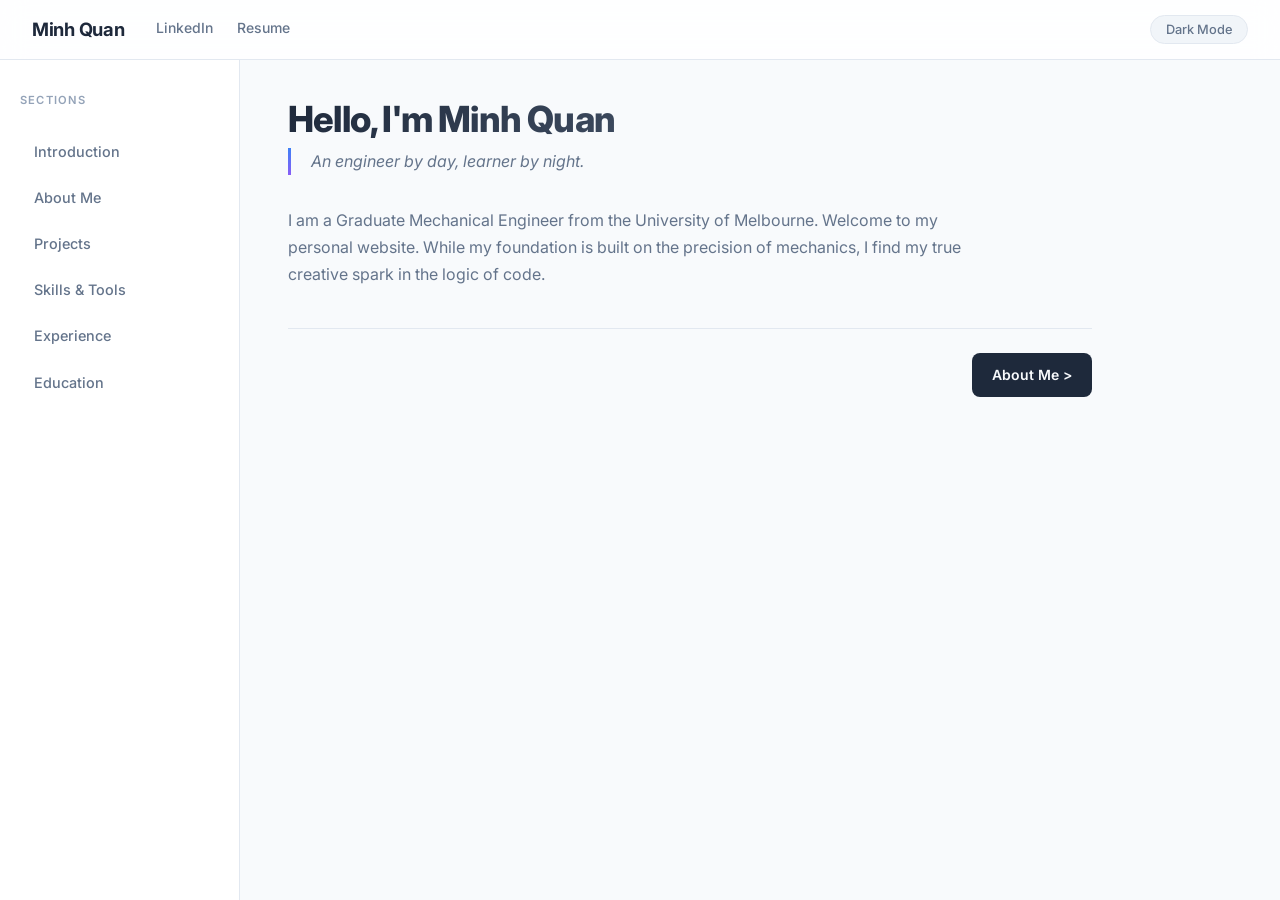
==== commit 39490124: "Replace em dashes with hyphens across all pages" ====
--- a/index.html
+++ b/index.html
@@ -58,7 +58,7 @@
 
   <section id="about" class="section">
     <h1 class="hero-title">About Minh Quan</h1>
-    <p class="hero-quote">More than just a title — let’s dive deeper!</p>
+    <p class="hero-quote">More than just a title - let’s dive deeper!</p>
     
     <div class="about-text">
       <p>
